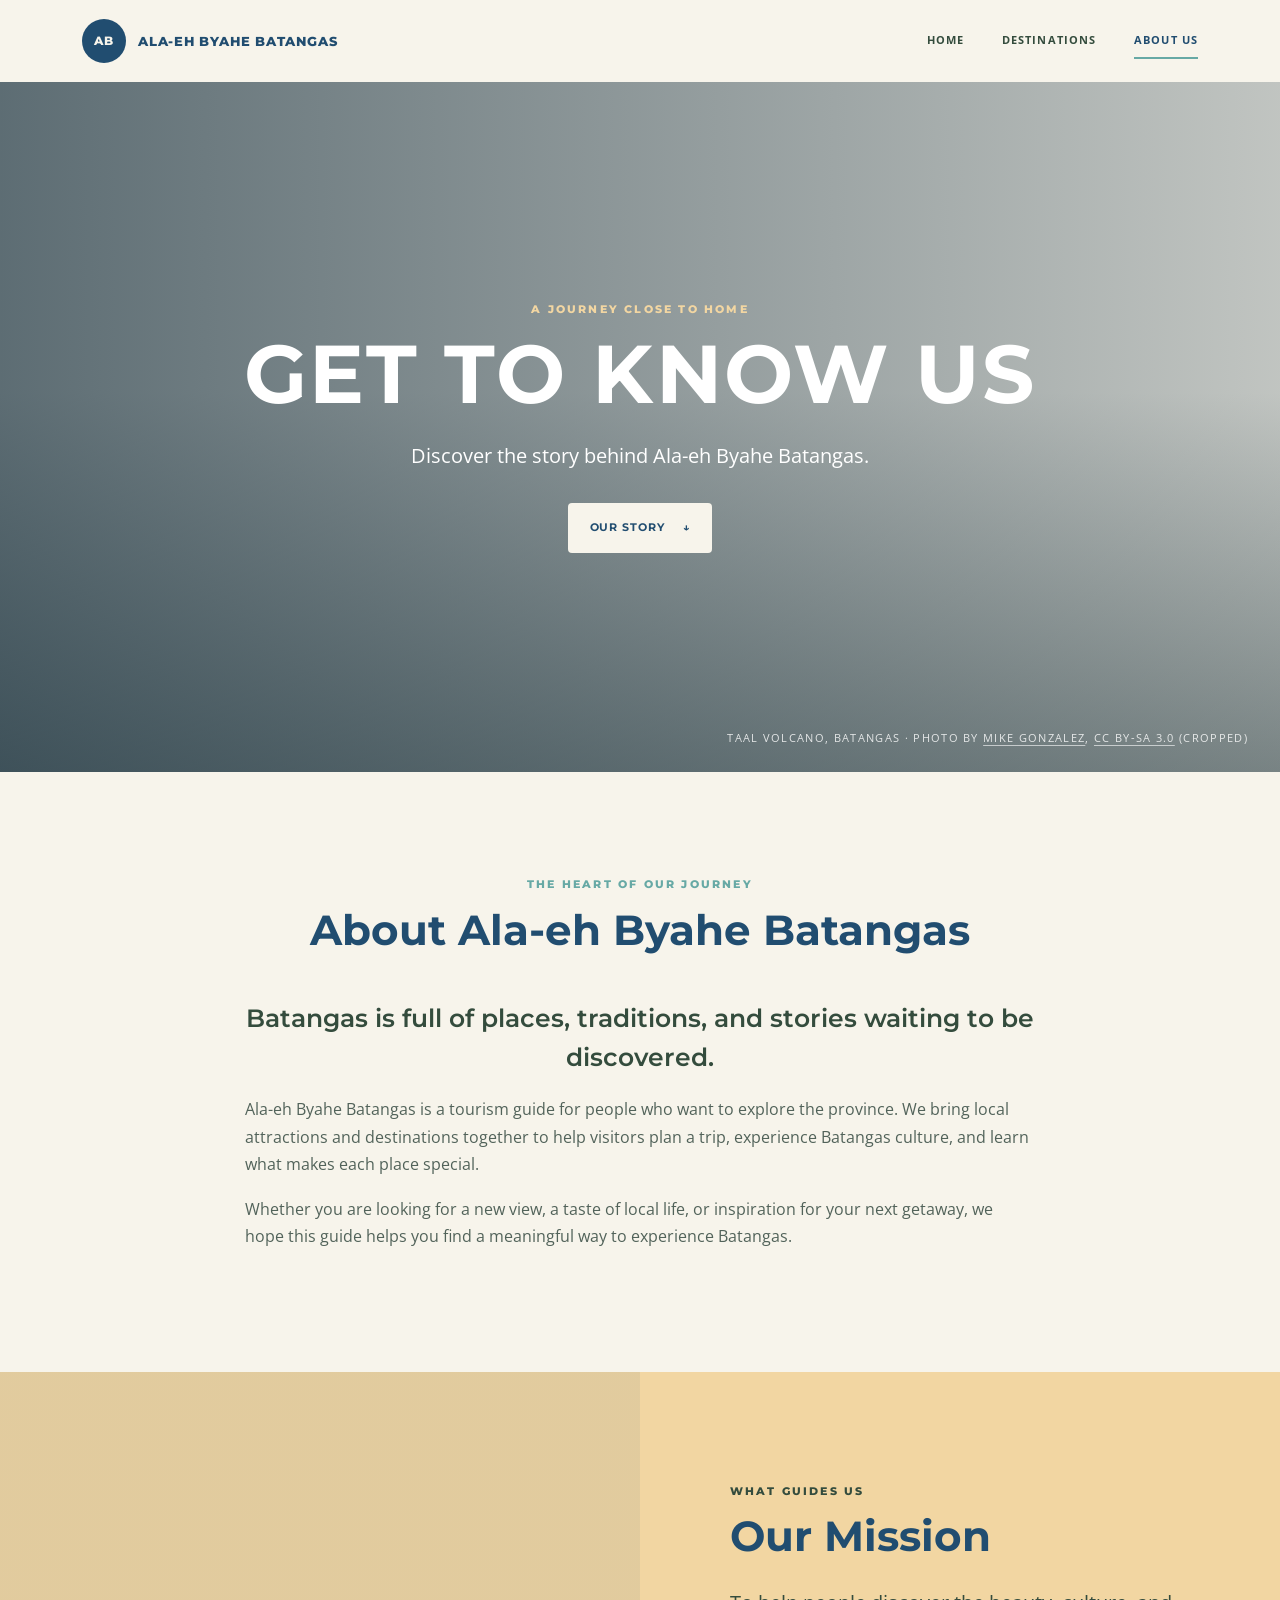
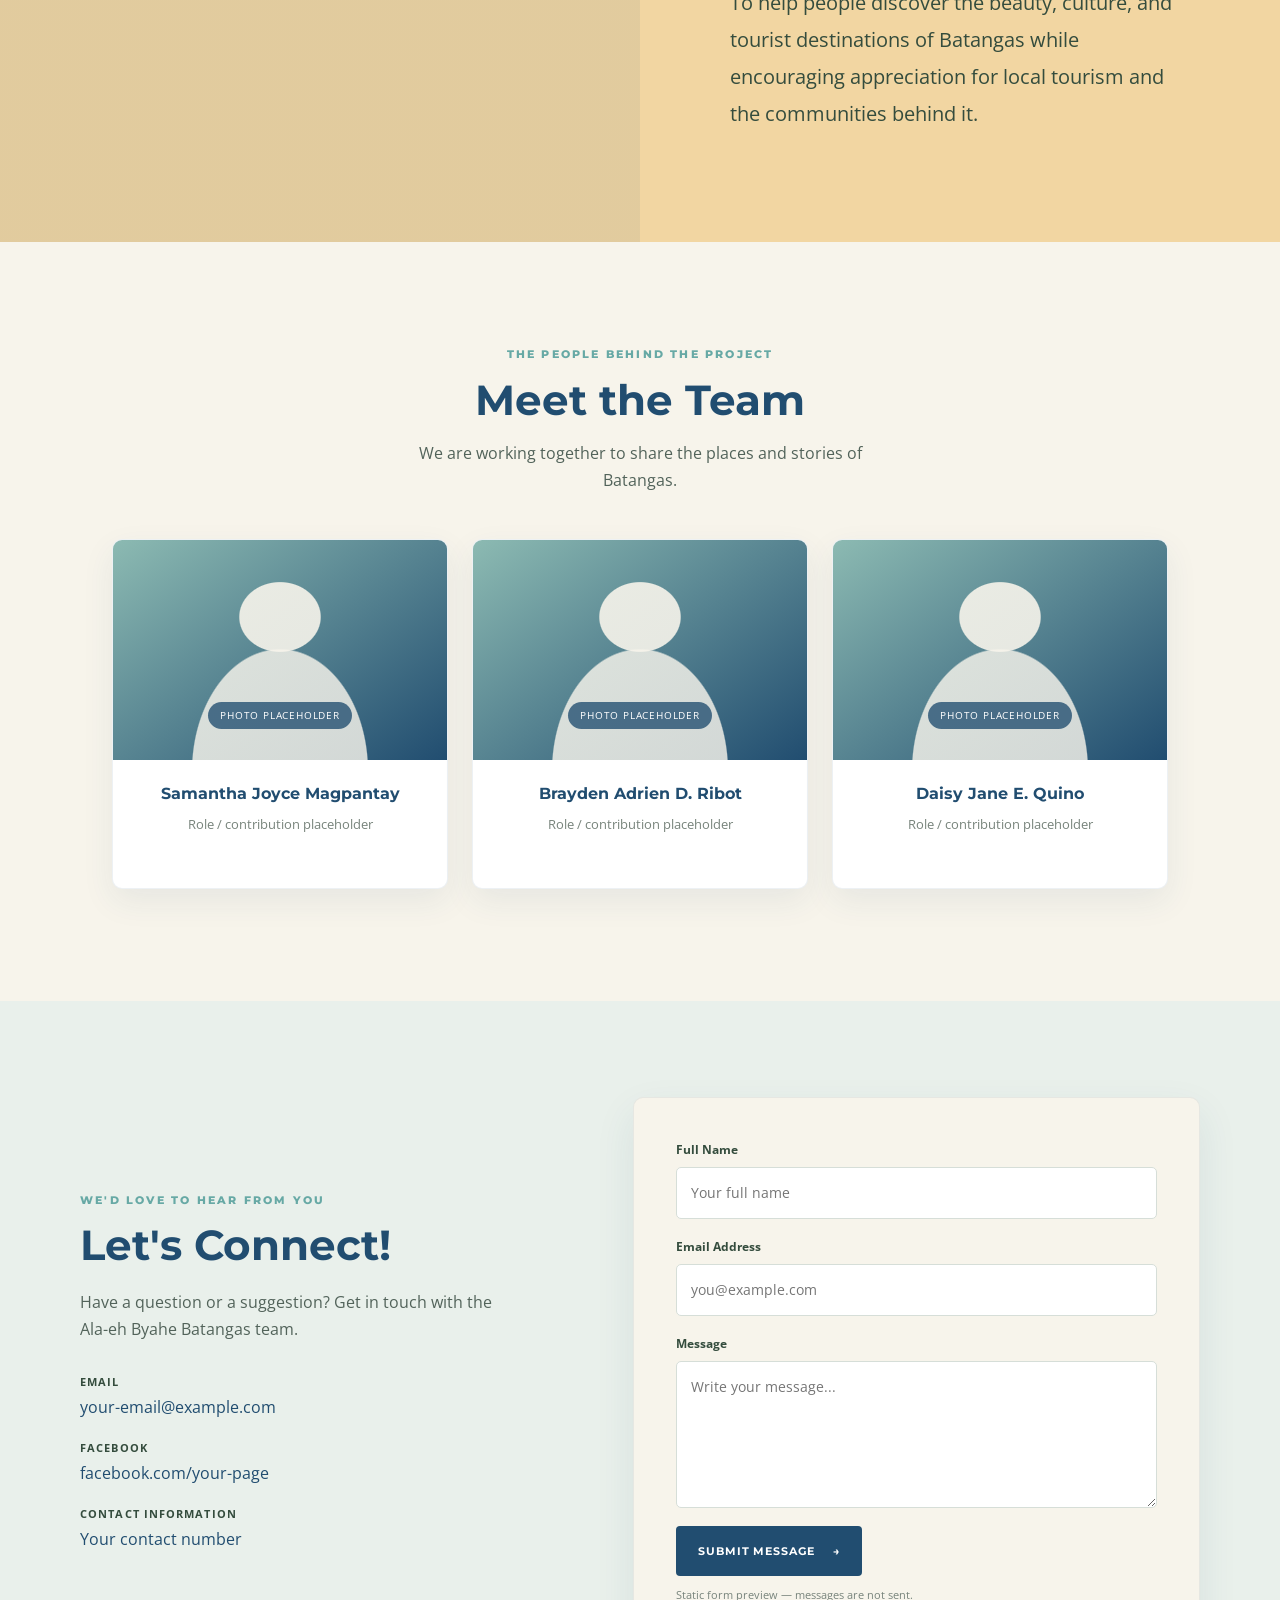
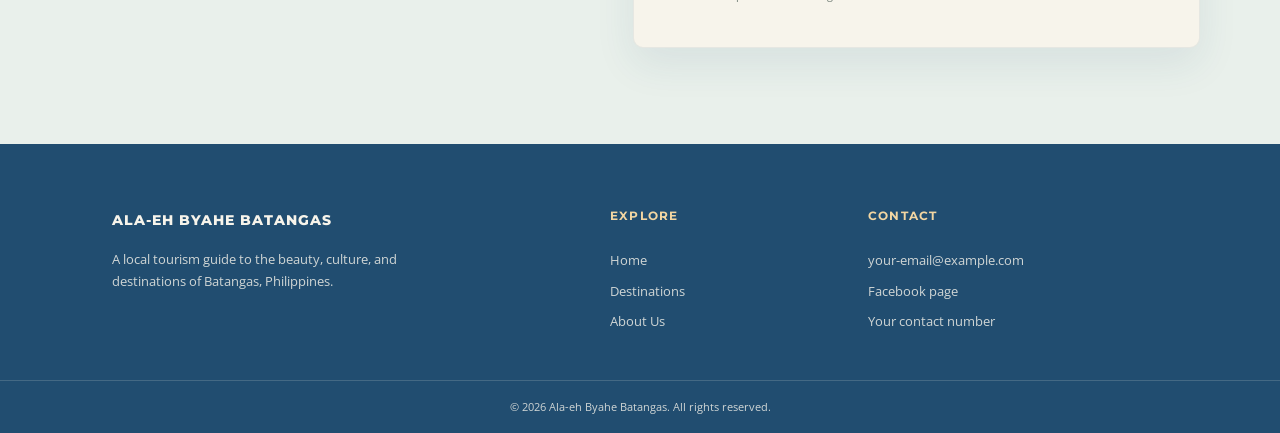
==== about.html @ 71c07077 "Add files via upload" ====
<!DOCTYPE html>
<html lang="en">
<head>
    <meta charset="UTF-8">
    <meta name="viewport" content="width=device-width, initial-scale=1.0">
    <meta name="description" content="Meet the team behind Ala-eh Byahe Batangas and learn about our mission to share Batangas tourism.">
    <title>About Us | Ala-eh Byahe Batangas</title>
    <link rel="preconnect" href="https://fonts.googleapis.com">
    <link rel="preconnect" href="https://fonts.gstatic.com" crossorigin>
    <link href="https://fonts.googleapis.com/css2?family=Montserrat:wght@500;600;700;800&family=Open+Sans:wght@400;600;700&display=swap" rel="stylesheet">
    <link rel="stylesheet" href="about.css">
</head>
<body>
    <header class="about-header">
        <nav class="about-nav" aria-label="Main navigation">
            <a class="about-brand" href="index.html">
                <span class="about-brand-mark" aria-hidden="true">AB</span>
                <span>ALA-EH BYAHE BATANGAS</span>
            </a>
            <div class="about-nav-links">
                <a href="index.html">HOME</a>
                <a href="index.html#destinations">DESTINATIONS</a>
                <a class="is-current" href="about.html" aria-current="page">ABOUT US</a>
            </div>
        </nav>
    </header>

    <main>
        <section class="about-hero" aria-labelledby="hero-title">
            <div class="about-hero-content">
                <p class="about-kicker">A journey close to home</p>
                <h1 id="hero-title">GET TO KNOW US</h1>
                <p class="about-hero-subtitle">Discover the story behind Ala-eh Byahe Batangas.</p>
                <a class="about-button about-button-light" href="#about-website">Our story <span aria-hidden="true">↓</span></a>
            </div>
            <span class="about-hero-caption">Taal Volcano, Batangas · Photo by <a href="https://commons.wikimedia.org/wiki/File:Taal_Volcano_aerial_2013.jpg">Mike Gonzalez</a>, <a href="https://creativecommons.org/licenses/by-sa/3.0/">CC BY-SA 3.0</a> (cropped)</span>
        </section>

        <section class="about-intro about-section" id="about-website" aria-labelledby="intro-title">
            <div class="about-section-heading">
                <p class="about-kicker">The heart of our journey</p>
                <h2 id="intro-title">About Ala-eh Byahe Batangas</h2>
            </div>
            <div class="about-intro-copy">
                <p class="about-lead">Batangas is full of places, traditions, and stories waiting to be discovered.</p>
                <p>Ala-eh Byahe Batangas is a tourism guide for people who want to explore the province. We bring local attractions and destinations together to help visitors plan a trip, experience Batangas culture, and learn what makes each place special.</p>
                <p>Whether you are looking for a new view, a taste of local life, or inspiration for your next getaway, we hope this guide helps you find a meaningful way to experience Batangas.</p>
            </div>
        </section>

        <section class="about-mission" aria-labelledby="mission-title">
            <div class="about-mission-image" role="img" aria-label="A tropical coastline with clear water and green hills"></div>
            <div class="about-mission-copy">
                <p class="about-kicker">What guides us</p>
                <h2 id="mission-title">Our Mission</h2>
                <p>To help people discover the beauty, culture, and tourist destinations of Batangas while encouraging appreciation for local tourism and the communities behind it.</p>
            </div>
        </section>

        <section class="about-team about-section" id="team" aria-labelledby="team-title">
            <div class="about-section-heading">
                <p class="about-kicker">The people behind the project</p>
                <h2 id="team-title">Meet the Team</h2>
                <p>We are working together to share the places and stories of Batangas.</p>
            </div>
            <div class="about-team-grid">
                <article class="about-team-card">
                    <div class="about-member-photo" role="img" aria-label="Photo placeholder">
                        <span>Photo placeholder</span>
                    </div>
                    <div class="about-member-info">
                        <h3>Samantha Joyce Magpantay</h3>
                        <p>Role / contribution placeholder</p>
                    </div>
                </article>
                <article class="about-team-card">
                    <div class="about-member-photo" role="img" aria-label="Photo placeholder">
                        <span>Photo placeholder</span>
                    </div>
                    <div class="about-member-info">
                        <h3>Brayden Adrien D. Ribot</h3>
                        <p>Role / contribution placeholder</p>
                    </div>
                </article>
                <article class="about-team-card">
                    <div class="about-member-photo" role="img" aria-label="Photo placeholder">
                        <span>Photo placeholder</span>
                    </div>
                    <div class="about-member-info">
                        <h3>Daisy Jane E. Quino</h3>
                        <p>Role / contribution placeholder</p>
                    </div>
                </article>
            </div>
        </section>

        <section class="about-contact" id="contact" aria-labelledby="contact-title">
            <div class="about-contact-inner">
                <div class="about-contact-copy">
                    <p class="about-kicker">We'd love to hear from you</p>
                    <h2 id="contact-title">Let's Connect!</h2>
                    <p>Have a question or a suggestion? Get in touch with the Ala-eh Byahe Batangas team.</p>
                    <address class="about-contact-list">
                        <p><span>Email</span><a href="mailto:your-email@example.com">your-email@example.com</a></p>
                        <p><span>Facebook</span><a href="https://www.facebook.com/your-page">facebook.com/your-page</a></p>
                        <p><span>Contact information</span><a href="tel:+630000000000">Your contact number</a></p>
                    </address>
                </div>
                <form class="about-contact-form" action="#" method="post">
                    <div class="about-form-field">
                        <label for="full-name">Full Name</label>
                        <input id="full-name" name="full-name" type="text" placeholder="Your full name" required>
                    </div>
                    <div class="about-form-field">
                        <label for="email-address">Email Address</label>
                        <input id="email-address" name="email-address" type="email" placeholder="you@example.com" required>
                    </div>
                    <div class="about-form-field">
                        <label for="contact-message">Message</label>
                        <textarea id="contact-message" name="message" rows="5" placeholder="Write your message..." required></textarea>
                    </div>
                    <button class="about-button about-button-dark" type="submit">Submit message <span aria-hidden="true">→</span></button>
                    <p class="about-form-note">Static form preview — messages are not sent.</p>
                </form>
            </div>
        </section>
    </main>

    <footer class="about-footer">
        <div class="about-footer-inner">
            <div class="about-footer-brand">
                <a class="about-footer-title" href="index.html">ALA-EH BYAHE BATANGAS</a>
                <p>A local tourism guide to the beauty, culture, and destinations of Batangas, Philippines.</p>
            </div>
            <div class="about-footer-links">
                <h2>Explore</h2>
                <a href="index.html">Home</a>
                <a href="index.html#destinations">Destinations</a>
                <a href="about.html">About Us</a>
            </div>
            <div class="about-footer-links">
                <h2>Contact</h2>
                <a href="mailto:your-email@example.com">your-email@example.com</a>
                <a href="https://www.facebook.com/your-page">Facebook page</a>
                <a href="tel:+630000000000">Your contact number</a>
            </div>
        </div>
        <div class="about-footer-bottom">
            <p>&copy; 2026 Ala-eh Byahe Batangas. All rights reserved.</p>
        </div>
    </footer>
</body>
</html>
---- about.css ----
:root {
    --ocean-blue: #214D70;
    --seafoam: #67A9A5;
    --sand: #F2D6A2;
    --cream: #F7F4EB;
    --forest-green: #344C3D;
    --body-text: #52635A;
    --white: #FFFFFF;
}

* {
    box-sizing: border-box;
}

html {
    scroll-behavior: smooth;
}

body {
    margin: 0;
    background: var(--cream);
    color: var(--body-text);
    font-family: "Open Sans", Arial, sans-serif;
    line-height: 1.7;
}

a {
    color: inherit;
}

.about-header {
    position: relative;
    z-index: 1;
    background: var(--cream);
}

.about-nav {
    width: min(1180px, 100%);
    min-height: 82px;
    margin: 0 auto;
    padding: 14px 32px;
    display: flex;
    align-items: center;
    justify-content: space-between;
    gap: 28px;
}

.about-brand {
    display: inline-flex;
    align-items: center;
    gap: 12px;
    color: var(--ocean-blue);
    font-family: "Montserrat", Arial, sans-serif;
    font-size: 13px;
    font-weight: 800;
    letter-spacing: 0.06em;
    line-height: 1.3;
    text-decoration: none;
}

.about-brand-mark {
    width: 44px;
    height: 44px;
    flex: 0 0 44px;
    display: grid;
    place-items: center;
    border-radius: 50%;
    background: var(--ocean-blue);
    color: var(--cream);
    font-size: 12px;
}

.about-nav-links {
    display: flex;
    align-items: center;
    gap: clamp(18px, 3vw, 38px);
}

.about-nav-links a {
    padding: 8px 0;
    color: var(--forest-green);
    font-size: 11px;
    font-weight: 700;
    letter-spacing: 0.1em;
    text-decoration: none;
    transition: color 180ms ease, border-color 180ms ease;
    border-bottom: 2px solid transparent;
}

.about-nav-links a:hover,
.about-nav-links a:focus-visible,
.about-nav-links .is-current {
    border-color: var(--seafoam);
    color: var(--ocean-blue);
}

.about-hero {
    position: relative;
    min-height: min(690px, 76vw);
    min-height: clamp(500px, 67vw, 690px);
    display: grid;
    place-items: center;
    overflow: hidden;
    padding: 72px 24px;
    background:
        linear-gradient(90deg, rgba(20, 45, 59, 0.68), rgba(20, 45, 59, 0.24)),
        linear-gradient(0deg, rgba(19, 39, 43, 0.42), transparent 55%),
        url("https://upload.wikimedia.org/wikipedia/commons/thumb/f/f6/Taal_Volcano_aerial_2013.jpg/1280px-Taal_Volcano_aerial_2013.jpg") center 58% / cover;
    color: var(--white);
    text-align: center;
}

.about-hero-content {
    width: min(820px, 100%);
    animation: about-rise 700ms ease-out both;
}

.about-kicker {
    margin: 0 0 12px;
    color: var(--seafoam);
    font-family: "Montserrat", Arial, sans-serif;
    font-size: 11px;
    font-weight: 800;
    letter-spacing: 0.2em;
    line-height: 1.5;
    text-transform: uppercase;
}

.about-hero .about-kicker {
    color: var(--sand);
}

.about-hero h1,
.about-section h2,
.about-mission h2,
.about-contact h2,
.about-footer h2 {
    margin: 0;
    font-family: "Montserrat", Arial, sans-serif;
    font-weight: 700;
}

.about-hero h1 {
    font-size: clamp(44px, 8vw, 82px);
    letter-spacing: 0.025em;
    line-height: 1.08;
}

.about-hero-subtitle {
    margin: 20px 0 30px;
    font-size: clamp(16px, 2vw, 20px);
}

.about-button {
    min-height: 50px;
    display: inline-flex;
    align-items: center;
    justify-content: center;
    gap: 18px;
    border: 0;
    border-radius: 4px;
    padding: 13px 22px;
    font-family: "Montserrat", Arial, sans-serif;
    font-size: 11px;
    font-weight: 700;
    letter-spacing: 0.08em;
    text-decoration: none;
    text-transform: uppercase;
    transition: background-color 180ms ease, color 180ms ease, transform 180ms ease, box-shadow 180ms ease;
    cursor: pointer;
}

.about-button:hover,
.about-button:focus-visible {
    transform: translateY(-2px);
    box-shadow: 0 9px 22px rgba(17, 43, 53, 0.2);
}

.about-button-light {
    background: var(--cream);
    color: var(--ocean-blue);
}

.about-button-light:hover,
.about-button-light:focus-visible {
    background: var(--sand);
}

.about-button-dark {
    background: var(--ocean-blue);
    color: var(--white);
}

.about-button-dark:hover,
.about-button-dark:focus-visible {
    background: var(--forest-green);
}

.about-hero-caption {
    position: absolute;
    right: 32px;
    bottom: 24px;
    color: rgba(255, 255, 255, 0.82);
    font-size: 11px;
    letter-spacing: 0.12em;
    text-transform: uppercase;
}

.about-hero-caption a {
    color: inherit;
    text-decoration-color: rgba(255, 255, 255, 0.6);
    text-underline-offset: 3px;
}

.about-hero-caption a:hover,
.about-hero-caption a:focus-visible {
    color: var(--white);
    text-decoration-color: var(--white);
}

.about-section {
    width: min(1120px, 100%);
    margin: 0 auto;
    padding: 104px 32px;
}

.about-section-heading {
    max-width: 720px;
    margin: 0 auto 44px;
    text-align: center;
}

.about-section h2,
.about-mission h2,
.about-contact h2 {
    color: var(--ocean-blue);
    font-size: clamp(30px, 4vw, 42px);
    line-height: 1.2;
}

.about-intro-copy {
    max-width: 790px;
    margin: 0 auto;
}

.about-intro-copy p {
    margin: 0 0 18px;
}

.about-intro-copy .about-lead {
    margin-bottom: 20px;
    color: var(--forest-green);
    font-family: "Montserrat", Arial, sans-serif;
    font-size: clamp(19px, 2.5vw, 25px);
    font-weight: 600;
    line-height: 1.55;
    text-align: center;
}

.about-mission {
    min-height: 470px;
    display: grid;
    grid-template-columns: minmax(0, 1fr) minmax(0, 1fr);
    background: var(--sand);
}

.about-mission-image {
    min-height: 470px;
    background:
        linear-gradient(rgba(33, 77, 112, 0.08), rgba(33, 77, 112, 0.08)),
        url("https://images.unsplash.com/photo-1519046904884-53103b34b206?auto=format&fit=crop&w=1400&q=85") center / cover;
}

.about-mission-copy {
    max-width: 650px;
    align-self: center;
    padding: 72px clamp(36px, 7vw, 104px);
}

.about-mission-copy .about-kicker {
    color: var(--forest-green);
}

.about-mission-copy h2 {
    margin-bottom: 22px;
}

.about-mission-copy > p:last-child {
    margin: 0;
    color: var(--forest-green);
    font-size: clamp(17px, 2vw, 20px);
    line-height: 1.85;
}

.about-team {
    padding-top: 104px;
    padding-bottom: 112px;
}

.about-section-heading > p:last-child {
    max-width: 520px;
    margin: 15px auto 0;
}

.about-team-grid {
    display: grid;
    grid-template-columns: repeat(3, minmax(0, 1fr));
    gap: 24px;
    align-items: stretch;
}

.about-team-card {
    min-width: 0;
    overflow: hidden;
    border: 1px solid rgba(33, 77, 112, 0.08);
    border-radius: 10px;
    background: var(--white);
    box-shadow: 0 12px 32px rgba(33, 77, 112, 0.08);
    transition: transform 200ms ease, box-shadow 200ms ease;
}

.about-team-card:hover {
    transform: translateY(-5px);
    box-shadow: 0 18px 38px rgba(33, 77, 112, 0.15);
}

.about-member-photo {
    min-height: 220px;
    display: grid;
    place-items: center;
    background:
        radial-gradient(ellipse at 50% 35%, rgba(247, 244, 235, 0.9) 0 17%, transparent 17.5%),
        radial-gradient(ellipse at 50% 105%, rgba(247, 244, 235, 0.82) 0 37%, transparent 37.5%),
        linear-gradient(145deg, #8cbab2, var(--ocean-blue));
    color: var(--white);
}

.about-member-photo span {
    position: relative;
    z-index: 1;
    margin-top: 132px;
    border-radius: 20px;
    background: rgba(33, 77, 112, 0.78);
    padding: 5px 12px;
    font-size: 10px;
    letter-spacing: 0.08em;
    text-transform: uppercase;
}

.about-member-info {
    min-height: 128px;
    padding: 22px 20px 24px;
    text-align: center;
}

.about-member-info h3 {
    margin: 0 0 8px;
    color: var(--ocean-blue);
    font-family: "Montserrat", Arial, sans-serif;
    font-size: 16px;
    line-height: 1.45;
}

.about-member-info p {
    margin: 0;
    color: #78847C;
    font-size: 13px;
}

.about-contact {
    padding: 96px 32px;
    background: #E9F0EB;
}

.about-contact-inner {
    width: min(1120px, 100%);
    margin: 0 auto;
    display: grid;
    grid-template-columns: minmax(0, 0.9fr) minmax(0, 1.1fr);
    gap: clamp(40px, 7vw, 92px);
    align-items: center;
}

.about-contact-copy > p:not(.about-kicker) {
    max-width: 430px;
    margin: 18px 0 30px;
}

.about-contact-list {
    display: grid;
    gap: 18px;
    font-style: normal;
}

.about-contact-list p {
    margin: 0;
    display: grid;
    gap: 2px;
}

.about-contact-list span {
    color: var(--forest-green);
    font-size: 11px;
    font-weight: 700;
    letter-spacing: 0.1em;
    text-transform: uppercase;
}

.about-contact-list a {
    width: fit-content;
    color: var(--ocean-blue);
    text-decoration-color: transparent;
    text-underline-offset: 4px;
    transition: text-decoration-color 180ms ease;
}

.about-contact-list a:hover,
.about-contact-list a:focus-visible {
    text-decoration-color: var(--seafoam);
}

.about-contact-form {
    display: grid;
    gap: 18px;
    border: 1px solid rgba(33, 77, 112, 0.08);
    border-radius: 10px;
    background: var(--cream);
    padding: clamp(24px, 4vw, 42px);
    box-shadow: 0 16px 40px rgba(33, 77, 112, 0.09);
}

.about-form-field {
    display: grid;
    gap: 7px;
}

.about-form-field label {
    color: var(--forest-green);
    font-size: 12px;
    font-weight: 700;
}

.about-form-field input,
.about-form-field textarea {
    width: 100%;
    border: 1px solid #D6DED8;
    border-radius: 5px;
    background: var(--white);
    padding: 13px 14px;
    color: var(--forest-green);
    font: inherit;
    font-size: 14px;
    transition: border-color 180ms ease, box-shadow 180ms ease;
}

.about-form-field textarea {
    min-height: 130px;
    resize: vertical;
}

.about-form-field input:focus,
.about-form-field textarea:focus {
    outline: none;
    border-color: var(--seafoam);
    box-shadow: 0 0 0 3px rgba(103, 169, 165, 0.2);
}

.about-contact-form .about-button {
    justify-self: start;
}

.about-form-note {
    margin: -8px 0 0;
    color: #78847C;
    font-size: 11px;
}

.about-footer {
    background: var(--ocean-blue);
    color: rgba(247, 244, 235, 0.82);
}

.about-footer-inner {
    width: min(1120px, 100%);
    margin: 0 auto;
    padding: 62px 32px 48px;
    display: grid;
    grid-template-columns: 1.5fr 0.7fr 1fr;
    gap: 48px;
}

.about-footer-title {
    color: var(--cream);
    font-family: "Montserrat", Arial, sans-serif;
    font-size: 14px;
    font-weight: 800;
    letter-spacing: 0.07em;
    text-decoration: none;
}

.about-footer-brand p {
    max-width: 340px;
    margin: 15px 0 0;
    font-size: 13px;
}

.about-footer h2 {
    margin: 0 0 15px;
    color: var(--sand);
    font-size: 12px;
    letter-spacing: 0.1em;
    text-transform: uppercase;
}

.about-footer-links {
    display: flex;
    flex-direction: column;
    align-items: flex-start;
    gap: 8px;
}

.about-footer-links a {
    font-size: 13px;
    text-decoration-color: transparent;
    text-underline-offset: 4px;
    transition: color 180ms ease, text-decoration-color 180ms ease;
}

.about-footer-links a:hover,
.about-footer-links a:focus-visible {
    color: var(--white);
    text-decoration-color: var(--seafoam);
}

.about-footer-bottom {
    border-top: 1px solid rgba(247, 244, 235, 0.16);
    padding: 17px 24px;
    text-align: center;
}

.about-footer-bottom p {
    margin: 0;
    font-size: 11px;
}

@keyframes about-rise {
    from {
        opacity: 0;
        transform: translateY(14px);
    }

    to {
        opacity: 1;
        transform: translateY(0);
    }
}

@media (max-width: 800px) {
    .about-nav {
        min-height: 72px;
        padding: 12px 24px;
    }

    .about-nav-links {
        gap: 16px;
    }

    .about-nav-links a {
        font-size: 10px;
    }

    .about-section {
        padding-top: 76px;
        padding-bottom: 76px;
    }

    .about-mission {
        grid-template-columns: 0.9fr 1.1fr;
    }

    .about-mission-image {
        min-height: 400px;
    }

    .about-mission-copy {
        padding: 48px 36px;
    }

    .about-team-grid {
        gap: 16px;
    }

    .about-member-photo {
        min-height: 190px;
    }

    .about-contact-inner {
        gap: 36px;
    }

    .about-footer-inner {
        gap: 30px;
    }
}

@media (max-width: 600px) {
    .about-nav {
        align-items: flex-start;
        flex-direction: column;
        gap: 10px;
        padding: 14px 20px 16px;
    }

    .about-brand {
        font-size: 12px;
    }

    .about-brand-mark {
        width: 38px;
        height: 38px;
        flex-basis: 38px;
    }

    .about-nav-links {
        width: 100%;
        justify-content: space-between;
        gap: 10px;
    }

    .about-nav-links a {
        font-size: 9px;
        letter-spacing: 0.07em;
    }

    .about-hero {
        min-height: 500px;
        padding: 64px 22px;
        background-position: 55% center;
    }

    .about-hero-caption {
        right: 20px;
        bottom: 18px;
        font-size: 9px;
    }

    .about-section {
        padding: 64px 22px;
    }

    .about-section-heading {
        margin-bottom: 32px;
    }

    .about-intro-copy .about-lead {
        text-align: left;
    }

    .about-mission {
        grid-template-columns: 1fr;
    }

    .about-mission-image {
        min-height: 270px;
    }

    .about-mission-copy {
        padding: 48px 24px 56px;
    }

    .about-team-grid {
        grid-template-columns: 1fr;
        gap: 18px;
    }

    .about-team-card {
        width: min(420px, 100%);
        margin: 0 auto;
    }

    .about-member-photo {
        min-height: 230px;
    }

    .about-contact {
        padding: 64px 22px;
    }

    .about-contact-inner {
        grid-template-columns: 1fr;
        gap: 32px;
    }

    .about-contact-form {
        padding: 24px 20px;
    }

    .about-footer-inner {
        grid-template-columns: 1fr 1fr;
        padding: 48px 22px 36px;
        gap: 32px 22px;
    }

    .about-footer-brand {
        grid-column: 1 / -1;
    }
}

@media (prefers-reduced-motion: reduce) {
    html {
        scroll-behavior: auto;
    }

    *,
    *::before,
    *::after {
        animation-duration: 0.01ms !important;
        animation-iteration-count: 1 !important;
        transition-duration: 0.01ms !important;
    }
}
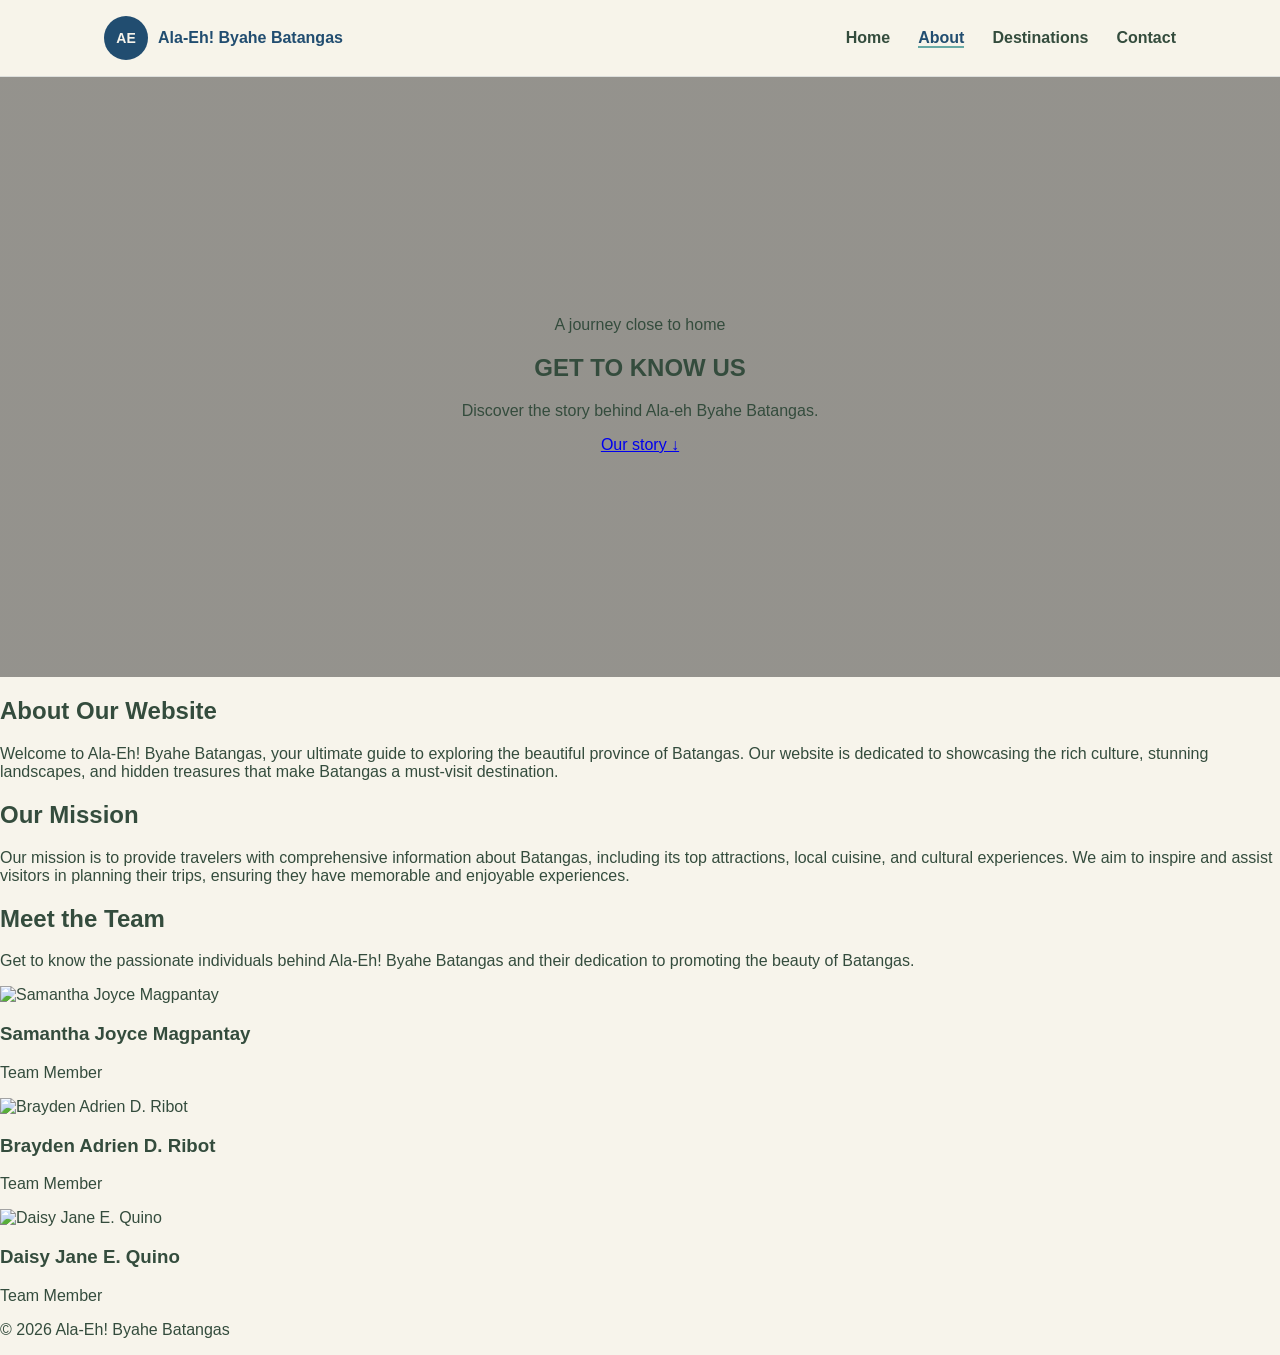
==== commit 697df739: "Rename index.html to about.html" ====
--- a/about.html
+++ b/about.html
@@ -3,151 +3,80 @@
 <head>
     <meta charset="UTF-8">
     <meta name="viewport" content="width=device-width, initial-scale=1.0">
-    <meta name="description" content="Meet the team behind Ala-eh Byahe Batangas and learn about our mission to share Batangas tourism.">
-    <title>About Us | Ala-eh Byahe Batangas</title>
-    <link rel="preconnect" href="https://fonts.googleapis.com">
-    <link rel="preconnect" href="https://fonts.gstatic.com" crossorigin>
-    <link href="https://fonts.googleapis.com/css2?family=Montserrat:wght@500;600;700;800&family=Open+Sans:wght@400;600;700&display=swap" rel="stylesheet">
-    <link rel="stylesheet" href="about.css">
+    <title>About Us | Ala-Eh! Byahe Batangas</title>
+    <link rel="stylesheet" href="style.css">
 </head>
 <body>
-    <header class="about-header">
-        <nav class="about-nav" aria-label="Main navigation">
-            <a class="about-brand" href="index.html">
-                <span class="about-brand-mark" aria-hidden="true">AB</span>
-                <span>ALA-EH BYAHE BATANGAS</span>
+    <header class="site-header">
+        <nav class="navbar" aria-label="Main navigation">
+            <a class="brand" href="index.html">
+                <span class="brand-mark">AE</span>
+                <span>Ala-Eh! Byahe Batangas</span>
             </a>
-            <div class="about-nav-links">
-                <a href="index.html">HOME</a>
-                <a href="index.html#destinations">DESTINATIONS</a>
-                <a class="is-current" href="about.html" aria-current="page">ABOUT US</a>
-            </div>
+
+            <ul class="nav-links">
+                <li><a href="index.html">Home</a></li>
+                <li><a class="active" href="about.html" aria-current="page">About</a></li>
+                <li><a href="destinations.html">Destinations</a></li>
+                <li><a href="contact.html">Contact</a></li>
+            </ul>
         </nav>
     </header>
 
     <main>
-        <section class="about-hero" aria-labelledby="hero-title">
-            <div class="about-hero-content">
-                <p class="about-kicker">A journey close to home</p>
-                <h1 id="hero-title">GET TO KNOW US</h1>
-                <p class="about-hero-subtitle">Discover the story behind Ala-eh Byahe Batangas.</p>
-                <a class="about-button about-button-light" href="#about-website">Our story <span aria-hidden="true">↓</span></a>
-            </div>
-            <span class="about-hero-caption">Taal Volcano, Batangas · Photo by <a href="https://commons.wikimedia.org/wiki/File:Taal_Volcano_aerial_2013.jpg">Mike Gonzalez</a>, <a href="https://creativecommons.org/licenses/by-sa/3.0/">CC BY-SA 3.0</a> (cropped)</span>
+        
+        <section class="hero">
+    <div class="hero-overlay">
+        <p class="eyebrow">A journey close to home</p>
+        <h1>GET TO KNOW US</h1>
+        <p>Discover the story behind Ala-eh Byahe Batangas.</p>
+        <a href="#about">Our story ↓</a>
+    </div>
+</section>
+
+        
+        <section class="content-section about" id="about">
+            <h2>About Our Website</h2>
+            <p>Welcome to Ala-Eh! Byahe Batangas, your ultimate guide to exploring the beautiful province of Batangas. Our website is dedicated to showcasing the rich culture, stunning landscapes, and hidden treasures that make Batangas a must-visit destination.</p>
         </section>
 
-        <section class="about-intro about-section" id="about-website" aria-labelledby="intro-title">
-            <div class="about-section-heading">
-                <p class="about-kicker">The heart of our journey</p>
-                <h2 id="intro-title">About Ala-eh Byahe Batangas</h2>
-            </div>
-            <div class="about-intro-copy">
-                <p class="about-lead">Batangas is full of places, traditions, and stories waiting to be discovered.</p>
-                <p>Ala-eh Byahe Batangas is a tourism guide for people who want to explore the province. We bring local attractions and destinations together to help visitors plan a trip, experience Batangas culture, and learn what makes each place special.</p>
-                <p>Whether you are looking for a new view, a taste of local life, or inspiration for your next getaway, we hope this guide helps you find a meaningful way to experience Batangas.</p>
-            </div>
+
+        <section class="content-section mission" id="mission">
+            <h2>Our Mission</h2>
+            <p>Our mission is to provide travelers with comprehensive information about Batangas, including its top attractions, local cuisine, and cultural experiences. We aim to inspire and assist visitors in planning their trips, ensuring they have memorable and enjoyable experiences.</p>
         </section>
 
-        <section class="about-mission" aria-labelledby="mission-title">
-            <div class="about-mission-image" role="img" aria-label="A tropical coastline with clear water and green hills"></div>
-            <div class="about-mission-copy">
-                <p class="about-kicker">What guides us</p>
-                <h2 id="mission-title">Our Mission</h2>
-                <p>To help people discover the beauty, culture, and tourist destinations of Batangas while encouraging appreciation for local tourism and the communities behind it.</p>
-            </div>
-        </section>
+    
+    
+        <section class="team-section" id="team">
+    <h2>Meet the Team</h2>
+    <p>Get to know the passionate individuals behind Ala-Eh! Byahe Batangas and their dedication to promoting the beauty of Batangas.</p>
 
-        <section class="about-team about-section" id="team" aria-labelledby="team-title">
-            <div class="about-section-heading">
-                <p class="about-kicker">The people behind the project</p>
-                <h2 id="team-title">Meet the Team</h2>
-                <p>We are working together to share the places and stories of Batangas.</p>
-            </div>
-            <div class="about-team-grid">
-                <article class="about-team-card">
-                    <div class="about-member-photo" role="img" aria-label="Photo placeholder">
-                        <span>Photo placeholder</span>
-                    </div>
-                    <div class="about-member-info">
-                        <h3>Samantha Joyce Magpantay</h3>
-                        <p>Role / contribution placeholder</p>
-                    </div>
-                </article>
-                <article class="about-team-card">
-                    <div class="about-member-photo" role="img" aria-label="Photo placeholder">
-                        <span>Photo placeholder</span>
-                    </div>
-                    <div class="about-member-info">
-                        <h3>Brayden Adrien D. Ribot</h3>
-                        <p>Role / contribution placeholder</p>
-                    </div>
-                </article>
-                <article class="about-team-card">
-                    <div class="about-member-photo" role="img" aria-label="Photo placeholder">
-                        <span>Photo placeholder</span>
-                    </div>
-                    <div class="about-member-info">
-                        <h3>Daisy Jane E. Quino</h3>
-                        <p>Role / contribution placeholder</p>
-                    </div>
-                </article>
-            </div>
-        </section>
+    <div class="team-grid">
+        <article class="team-card">
+            <img src="Image Source/samantha.png" alt="Samantha Joyce Magpantay">
+            <h3>Samantha Joyce Magpantay</h3>
+            <p>Team Member</p>
+        </article>
 
-        <section class="about-contact" id="contact" aria-labelledby="contact-title">
-            <div class="about-contact-inner">
-                <div class="about-contact-copy">
-                    <p class="about-kicker">We'd love to hear from you</p>
-                    <h2 id="contact-title">Let's Connect!</h2>
-                    <p>Have a question or a suggestion? Get in touch with the Ala-eh Byahe Batangas team.</p>
-                    <address class="about-contact-list">
-                        <p><span>Email</span><a href="mailto:your-email@example.com">your-email@example.com</a></p>
-                        <p><span>Facebook</span><a href="https://www.facebook.com/your-page">facebook.com/your-page</a></p>
-                        <p><span>Contact information</span><a href="tel:+630000000000">Your contact number</a></p>
-                    </address>
-                </div>
-                <form class="about-contact-form" action="#" method="post">
-                    <div class="about-form-field">
-                        <label for="full-name">Full Name</label>
-                        <input id="full-name" name="full-name" type="text" placeholder="Your full name" required>
-                    </div>
-                    <div class="about-form-field">
-                        <label for="email-address">Email Address</label>
-                        <input id="email-address" name="email-address" type="email" placeholder="you@example.com" required>
-                    </div>
-                    <div class="about-form-field">
-                        <label for="contact-message">Message</label>
-                        <textarea id="contact-message" name="message" rows="5" placeholder="Write your message..." required></textarea>
-                    </div>
-                    <button class="about-button about-button-dark" type="submit">Submit message <span aria-hidden="true">→</span></button>
-                    <p class="about-form-note">Static form preview — messages are not sent.</p>
-                </form>
-            </div>
-        </section>
-    </main>
+        <article class="team-card">
+            <img src="Image Source/brayden.png" alt="Brayden Adrien D. Ribot">
+            <h3>Brayden Adrien D. Ribot</h3>
+            <p>Team Member</p>
+        </article>
 
-    <footer class="about-footer">
-        <div class="about-footer-inner">
-            <div class="about-footer-brand">
-                <a class="about-footer-title" href="index.html">ALA-EH BYAHE BATANGAS</a>
-                <p>A local tourism guide to the beauty, culture, and destinations of Batangas, Philippines.</p>
-            </div>
-            <div class="about-footer-links">
-                <h2>Explore</h2>
-                <a href="index.html">Home</a>
-                <a href="index.html#destinations">Destinations</a>
-                <a href="about.html">About Us</a>
-            </div>
-            <div class="about-footer-links">
-                <h2>Contact</h2>
-                <a href="mailto:your-email@example.com">your-email@example.com</a>
-                <a href="https://www.facebook.com/your-page">Facebook page</a>
-                <a href="tel:+630000000000">Your contact number</a>
-            </div>
-        </div>
-        <div class="about-footer-bottom">
-            <p>&copy; 2026 Ala-eh Byahe Batangas. All rights reserved.</p>
-        </div>
+        <article class="team-card">
+            <img src="Image Source/daisy.png" alt="Daisy Jane E. Quino">
+            <h3>Daisy Jane E. Quino</h3>
+            <p>Team Member</p>
+        </article>
+    </div>
+</section>
+    
+</main>
+    <footer>
+        <p>&copy; 2026 Ala-Eh! Byahe Batangas</p>
     </footer>
+
 </body>
 </html>
--- a/style.css
+++ b/style.css
@@ -0,0 +1,91 @@
+:root {
+    --ocean: #214D70;
+    --seafoam: #67A9A5;
+    --sand: #F2D6A2;
+    --cream: #F7F4EB;
+    --forest: #344C3D;
+}
+
+* {
+    box-sizing: border-box;
+}
+
+html {
+    scroll-behavior: smooth;
+}
+
+body {
+    margin: 0;
+    background: var(--cream);
+    color: var(--forest);
+    font-family: "Open Sans", Arial, sans-serif;
+}
+
+.site-header {
+    background: rgba(247, 244, 235, 0.96);
+    border-bottom: 1px solid rgba(33, 77, 112, 0.12);
+}
+
+.navbar {
+    max-width: 1120px;
+    min-height: 76px;
+    margin: 0 auto;
+    padding: 12px 24px;
+    display: flex;
+    align-items: center;
+    justify-content: space-between;
+    gap: 24px;
+}
+
+.brand {
+    display: flex;
+    align-items: center;
+    gap: 10px;
+    color: var(--ocean);
+    font-family: "Montserrat", sans-serif;
+    font-weight: 800;
+    text-decoration: none;
+}
+
+.brand-mark {
+    width: 44px;
+    height: 44px;
+    display: grid;
+    place-items: center;
+    border-radius: 50%;
+    background: var(--ocean);
+    color: var(--cream);
+    font-size: 14px;
+}
+
+.nav-links {
+    display: flex;
+    gap: 28px;
+    margin: 0;
+    padding: 0;
+    list-style: none;
+}
+
+.nav-links a {
+    color: var(--forest);
+    font-weight: 600;
+    text-decoration: none;
+}
+
+.nav-links a:hover,
+.nav-links .active {
+    color: var(--ocean);
+    border-bottom: 2px solid var(--seafoam);
+}
+
+.hero{
+    min-height: 600px;
+    padding: 60px 24px;
+    display: flex;
+    align-items: center;
+    justify-content: center;
+    text-align: center;
+
+    background: url('Image Source/fortune.webp') center/cover no-repeat;
+    background: linear-gradient(rgba(0, 0, 0, 0.4), rgba(0, 0, 0, 0.4)), url('Image Source/fortune.webp') center/cover no-repeat;
+}
